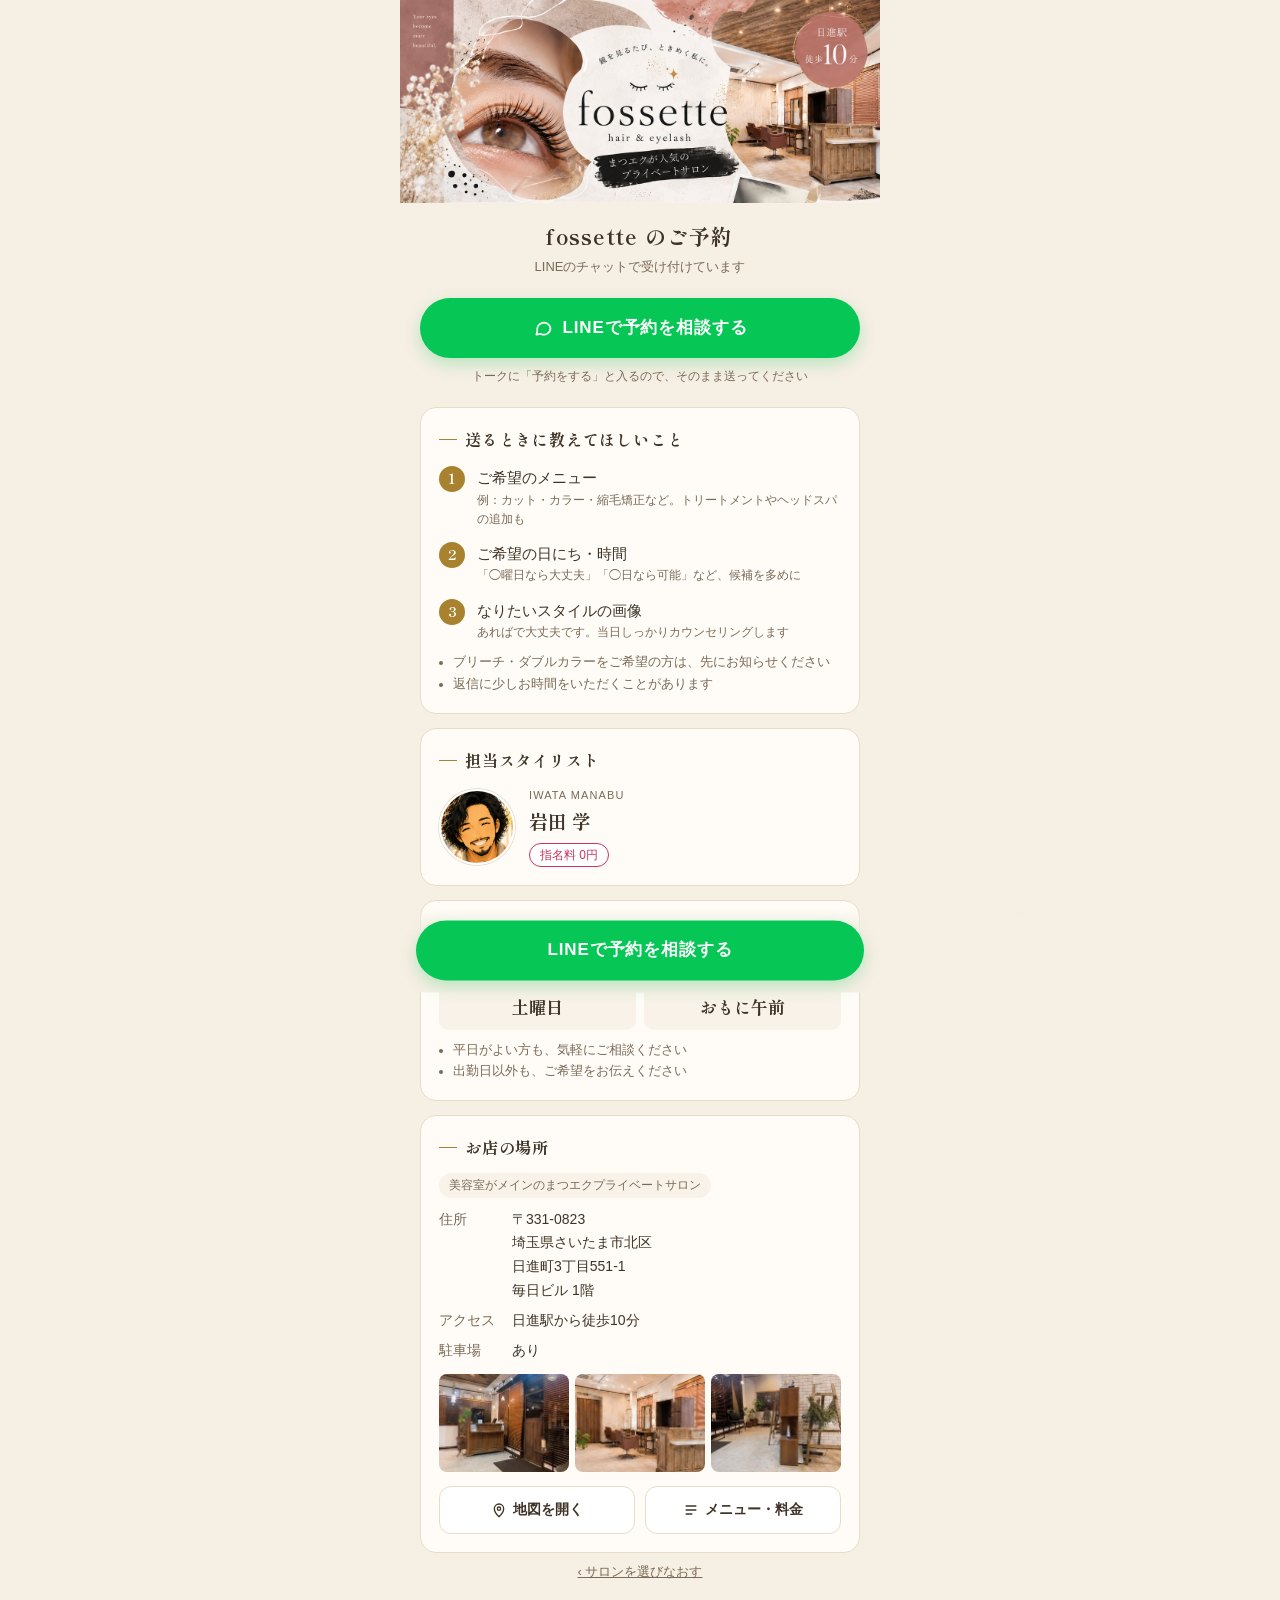
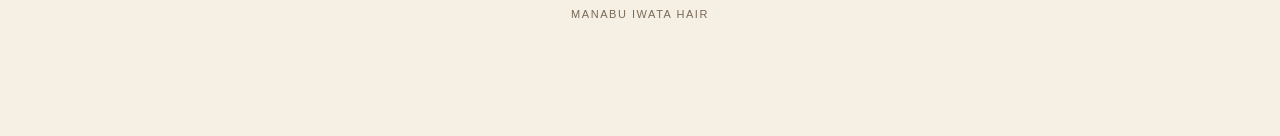
==== fossette.html @ 4f20ce29 "Add files via upload" ====
<!doctype html>
<html lang="ja">
<head>
<meta charset="utf-8">
<meta name="viewport" content="width=device-width, initial-scale=1, viewport-fit=cover">
<title>fossette のご予約｜MANABU IWATA HAIR</title>
<meta name="description" content="fossette hair &amp; eyelash（日進駅 徒歩10分・駐車場あり）のご予約はLINEのチャットから。">
<link rel="preconnect" href="https://fonts.googleapis.com">
<link rel="preconnect" href="https://fonts.gstatic.com" crossorigin>
<link href="https://fonts.googleapis.com/css2?family=Shippori+Mincho:wght@500;700&display=swap" rel="stylesheet">
<link rel="stylesheet" href="style.css">
</head>
<body>
<div class="wrap">

  <header class="hero">
    <img src="img/fossette-hero.jpg" alt="fossette hair &amp; eyelash　鏡を見るたび、ときめく私に。まつエクが人気のプライベートサロン" width="1254" height="530">
  </header>

  <section class="lead">
    <h1>fossette のご予約</h1>
    <p>LINEのチャットで受け付けています</p>
  </section>

  <section class="block">
    <!-- 「foseette予約をする」は今の自動返信のキーワードと同じつづり（変えると自動返信が出なくなる） -->
    <a class="cta line" data-main-cta href="https://line.me/R/oaMessage/@426pnlkr/?foseette%E4%BA%88%E7%B4%84%E3%82%92%E3%81%99%E3%82%8B">
      <svg width="20" height="20" viewBox="0 0 24 24" fill="none" stroke="currentColor" stroke-width="2" stroke-linecap="round" stroke-linejoin="round" aria-hidden="true"><path d="M21 12a8 8 0 0 1-11.6 7.1L4 20l1.1-4.4A8 8 0 1 1 21 12z"/></svg>
      LINEで予約を相談する
    </a>
    <p class="cta-note">トークに「予約をする」と入るので、そのまま送ってください</p>
  </section>

  <section class="block" style="padding-top:4px">
    <div class="card">
      <h2>送るときに教えてほしいこと</h2>
      <ol class="steps">
        <li><div>ご希望のメニュー<small>例：カット・カラー・縮毛矯正など。トリートメントやヘッドスパの追加も</small></div></li>
        <li><div>ご希望の日にち・時間<small>「◯曜日なら大丈夫」「◯日なら可能」など、候補を多めに</small></div></li>
        <li><div>なりたいスタイルの画像<small>あればで大丈夫です。当日しっかりカウンセリングします</small></div></li>
      </ol>
      <ul class="note">
        <li>ブリーチ・ダブルカラーをご希望の方は、先にお知らせください</li>
        <li>返信に少しお時間をいただくことがあります</li>
      </ul>
    </div>

    <div class="card">
      <h2>担当スタイリスト</h2>
      <div class="stylist">
        <img src="img/iwata.jpg" alt="岩田 学">
        <div>
          <div class="kana">IWATA MANABU</div>
          <div class="name">岩田 学</div>
          <span class="badge">指名料 0円</span>
        </div>
      </div>
    </div>

    <div class="card">
      <h2>fossette にいる日</h2>
      <div class="shift">
        <div><span>メイン</span><b>土曜日</b></div>
        <div><span>時間</span><b>おもに午前</b></div>
      </div>
      <ul class="note">
        <li>平日がよい方も、気軽にご相談ください</li>
        <li>出勤日以外も、ご希望をお伝えください</li>
      </ul>
    </div>

    <div class="card">
      <h2>お店の場所</h2>
      <div class="tags" style="margin-bottom:10px"><span class="tag">美容室がメインのまつエクプライベートサロン</span></div>
      <dl class="info">
        <dt>住所</dt><dd>〒331-0823<br>埼玉県さいたま市北区<br><span class="nowrap">日進町3丁目551-1</span><br>毎日ビル 1階</dd>
        <dt>アクセス</dt><dd>日進駅から徒歩10分</dd>
        <dt>駐車場</dt><dd>あり</dd>
      </dl>
      <div class="photos">
        <img src="img/fossette-in1.jpg" alt="fossette の受付">
        <img src="img/fossette-in2.jpg" alt="fossette の店内">
        <img src="img/fossette-in3.jpg" alt="fossette の店内">
      </div>
      <div class="sub-btns">
        <a class="sub-btn" href="https://www.google.com/maps/search/?api=1&amp;query=%E5%9F%BC%E7%8E%89%E7%9C%8C%E3%81%95%E3%81%84%E3%81%9F%E3%81%BE%E5%B8%82%E5%8C%97%E5%8C%BA%E6%97%A5%E9%80%B2%E7%94%BA3%E4%B8%81%E7%9B%AE551-1">
          <svg width="16" height="16" viewBox="0 0 24 24" fill="none" stroke="currentColor" stroke-width="2" aria-hidden="true"><path d="M12 22s7-6.5 7-12a7 7 0 1 0-14 0c0 5.5 7 12 7 12z"/><circle cx="12" cy="10" r="2.5"/></svg>
          地図を開く
        </a>
        <a class="sub-btn" href="menu.html">
          <svg width="16" height="16" viewBox="0 0 24 24" fill="none" stroke="currentColor" stroke-width="2" aria-hidden="true"><path d="M4 6h16M4 12h16M4 18h10"/></svg>
          メニュー・料金
        </a>
      </div>
    </div>

    <a class="back" href="index.html">‹ サロンを選びなおす</a>
    <p class="foot">MANABU IWATA HAIR</p>
  </section>
</div>

<div class="sticky">
  <a class="cta line" href="https://line.me/R/oaMessage/@426pnlkr/?foseette%E4%BA%88%E7%B4%84%E3%82%92%E3%81%99%E3%82%8B">LINEで予約を相談する</a>
</div>
<script src="sticky.js"></script>
</body>
</html>
---- style.css ----
/* MANABU IWATA HAIR — 予約まわりのページ共通 */
:root{
  --bg:#f6efe4; --card:#fffcf7; --line:#e8dcc8; --soft:#f8f2e8;
  --ink:#3f3327; --sub:#7a6a58; --gold:#a8822e;
  --leaf:#5f7a4f; --cta:#c8355e; --cta-dark:#a82a4e;
  --line-green:#06c755; --line-green-dark:#05a948;
  --serif:"Shippori Mincho","Hiragino Mincho ProN",serif;
  --sans:"Hiragino Sans","Hiragino Kaku Gothic ProN","Noto Sans JP",sans-serif;
}
*{box-sizing:border-box;margin:0;padding:0}
html{-webkit-text-size-adjust:100%}
body{background:var(--bg);color:var(--ink);font-family:var(--sans);font-size:15px;line-height:1.7;
     padding-bottom:calc(92px + env(safe-area-inset-bottom))}
a{color:inherit}
img{max-width:100%}
.wrap{max-width:480px;margin:0 auto}

/* 上の小さいバー */
.topbar{display:flex;align-items:center;justify-content:space-between;padding:12px 16px;font-size:12px;letter-spacing:.14em;color:var(--sub)}
.topbar b{font-family:var(--serif);font-weight:700;color:var(--ink)}
.topbar a{text-decoration:none;letter-spacing:0}

/* ヘッダー */
.hero img{display:block;width:100%;height:auto}
.lead{padding:18px 20px 4px;text-align:center}
.lead h1{font-family:var(--serif);font-size:21px;letter-spacing:.06em;line-height:1.5}
.lead p{color:var(--sub);font-size:13px;margin-top:4px}

/* 大きいボタン（全体が押せる） */
.cta{display:flex;align-items:center;justify-content:center;gap:10px;width:100%;min-height:60px;
     padding:14px 20px;border-radius:999px;background:var(--cta);color:#fff;text-decoration:none;
     font-weight:700;font-size:17px;letter-spacing:.05em;box-shadow:0 6px 16px rgba(200,53,94,.28);
     transition:transform .08s, background .15s}
.cta:active{transform:scale(.98);background:var(--cta-dark)}
.cta.line{background:var(--line-green);box-shadow:0 6px 16px rgba(6,199,85,.25)}
.cta.line:active{background:var(--line-green-dark)}
.cta svg{flex:none}
.cta-note{text-align:center;font-size:12px;color:var(--sub);margin-top:8px}
.block{padding:16px 20px}

/* カード */
.card{background:var(--card);border:1px solid var(--line);border-radius:16px;padding:18px}
.card + .card{margin-top:14px}
.card h2{font-family:var(--serif);font-size:16px;letter-spacing:.05em;display:flex;align-items:center;gap:8px;margin-bottom:12px}
.card h2::before{content:"";width:18px;height:1px;background:var(--gold)}

/* スタイリスト */
.stylist{display:flex;gap:14px;align-items:center}
.stylist img{width:76px;height:76px;border-radius:50%;object-fit:cover;border:2px solid #fff;box-shadow:0 0 0 1px var(--line)}
.stylist .name{font-family:var(--serif);font-size:19px;font-weight:700}
.stylist .kana{font-size:11px;color:var(--sub);letter-spacing:.1em}
.badge{display:inline-block;margin-top:6px;font-size:12px;color:var(--cta);border:1px solid var(--cta);border-radius:999px;padding:1px 10px;background:#fff}

/* 番号つきの流れ・リスト */
.steps{list-style:none;counter-reset:s;display:grid;gap:12px}
.steps li{counter-increment:s;display:flex;gap:12px;align-items:flex-start}
.steps li::before{content:counter(s);flex:none;width:26px;height:26px;border-radius:50%;background:var(--gold);color:#fff;
     font-family:var(--serif);font-weight:700;font-size:14px;display:grid;place-items:center;margin-top:1px}
.steps small{display:block;color:var(--sub);font-size:12px;line-height:1.6}

/* チェックのリスト */
.checks{list-style:none;display:grid;gap:8px}
.checks li{display:flex;gap:10px;align-items:flex-start;font-size:14px}
.checks li::before{content:"";flex:none;width:18px;height:18px;margin-top:3px;border-radius:50%;
     background:var(--leaf) url("data:image/svg+xml,%3Csvg xmlns='http://www.w3.org/2000/svg' viewBox='0 0 24 24' fill='none' stroke='white' stroke-width='3.5' stroke-linecap='round' stroke-linejoin='round'%3E%3Cpath d='M5 12l5 5 9-10'/%3E%3C/svg%3E") center/11px no-repeat}

/* 出勤 */
.shift{display:grid;grid-template-columns:1fr 1fr;gap:8px}
.shift div{background:var(--soft);border-radius:10px;padding:10px;text-align:center}
.shift b{display:block;font-family:var(--serif);font-size:17px;line-height:1.5}
.shift span{font-size:12px;color:var(--sub)}
.note{font-size:12.5px;color:var(--sub);margin-top:10px}
.note li{margin-left:1.1em}

/* お店 */
dl.info{display:grid;grid-template-columns:4.5em 1fr;gap:6px 10px;font-size:14px}
dl.info dt{color:var(--sub)}
.nowrap{white-space:nowrap}
.sub-btns{display:grid;grid-template-columns:1fr 1fr;gap:10px;margin-top:14px}
.sub-btn{display:flex;align-items:center;justify-content:center;gap:6px;min-height:48px;border-radius:12px;
     border:1px solid var(--line);background:#fff;text-decoration:none;font-size:14px;font-weight:600}
.sub-btn:active{background:#f3ece0}

/* 写真の横並び */
.photos{display:grid;grid-template-columns:repeat(3,1fr);gap:6px;margin-top:12px}
.photos img{display:block;width:100%;aspect-ratio:4/3;object-fit:cover;border-radius:8px}

/* タグ */
.tags{display:flex;flex-wrap:wrap;gap:6px}
.tag{font-size:12px;padding:2px 10px;border-radius:999px;background:var(--soft);color:var(--sub)}
.tag.hp{background:#fbe8ee;color:var(--cta)}
.tag.ln{background:#e3f7eb;color:#058a3b}

.back{display:block;text-align:center;font-size:13px;color:var(--sub);padding:8px 0 4px}
.foot{text-align:center;font-size:11px;letter-spacing:.14em;color:var(--sub);padding:18px 0 4px}

/* 下に固定のボタン（上のボタンが見えなくなったら出る） */
.sticky{position:fixed;left:0;right:0;bottom:0;padding:12px 16px calc(12px + env(safe-area-inset-bottom));
     background:linear-gradient(to top,var(--bg) 70%,rgba(246,239,228,0));z-index:10;
     transform:translateY(110%);transition:transform .25s ease}
.sticky.show{transform:none}
.sticky .cta{max-width:448px;margin:0 auto}
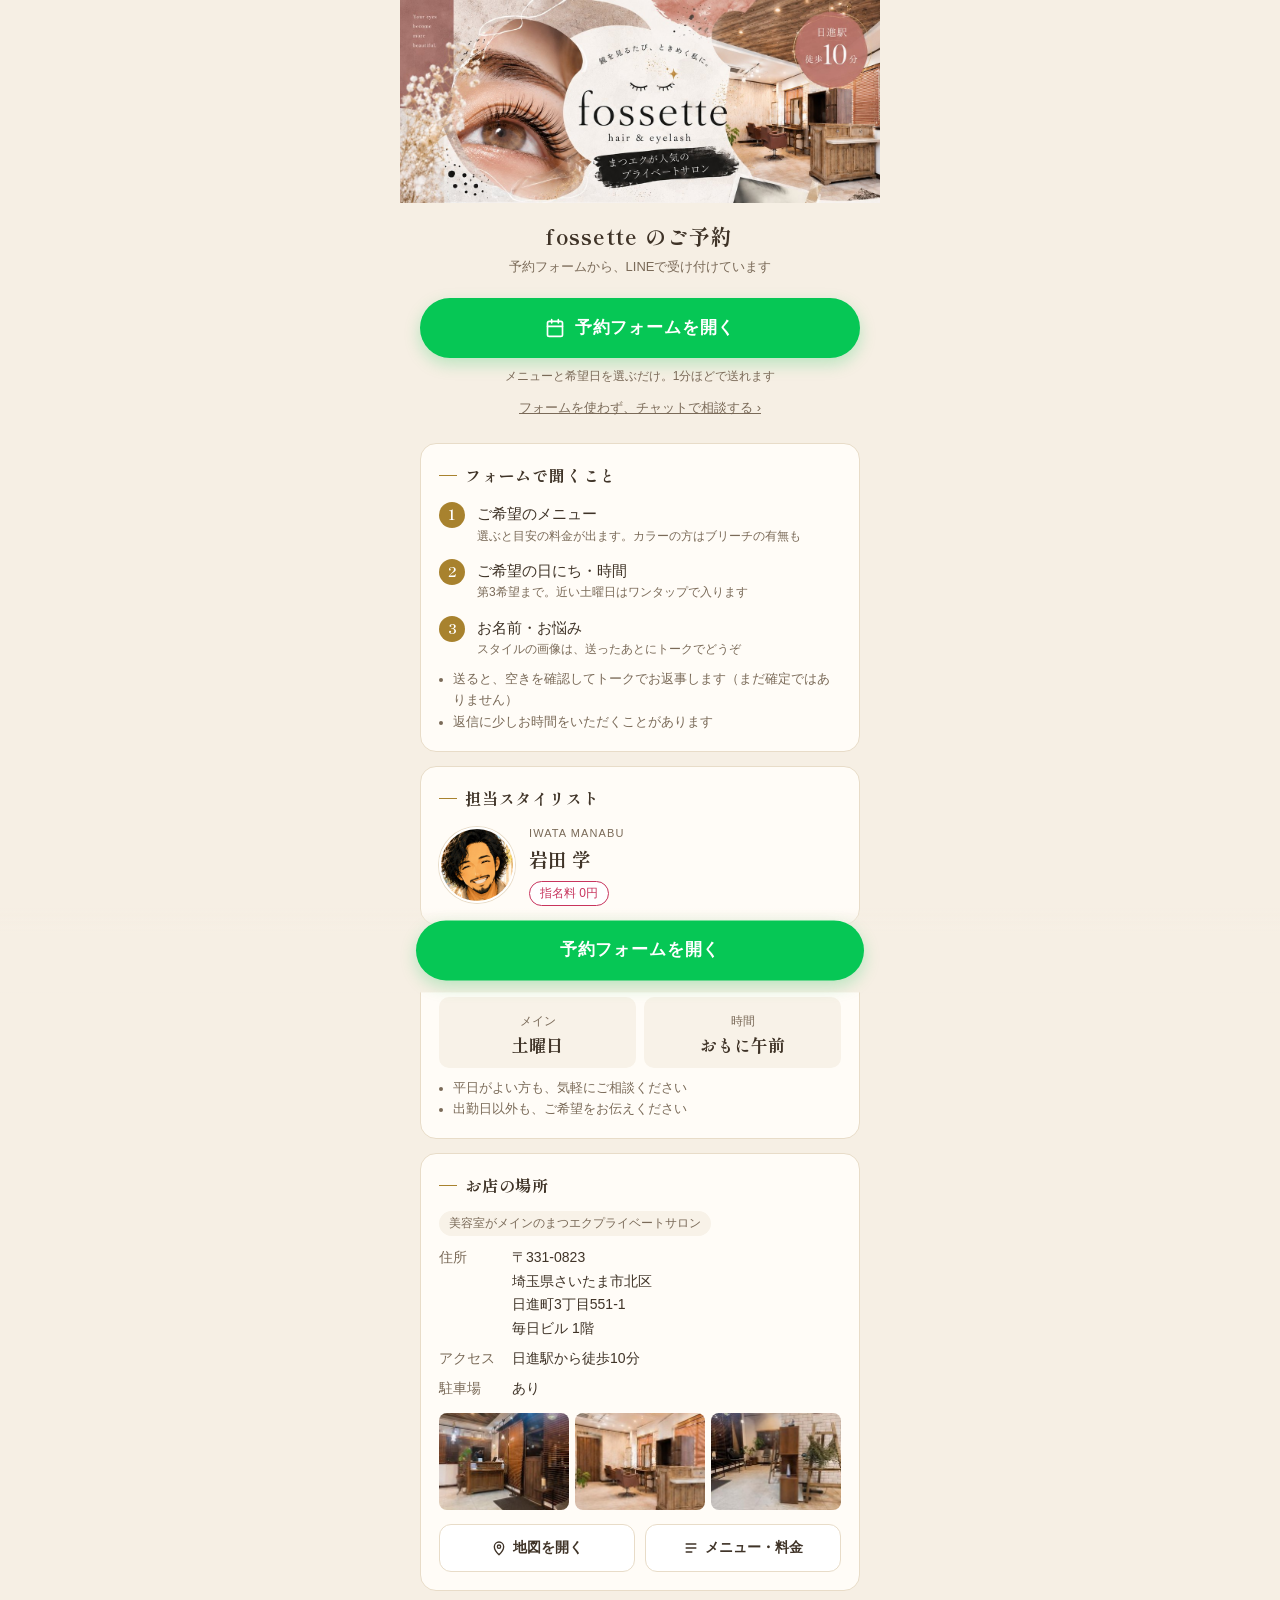
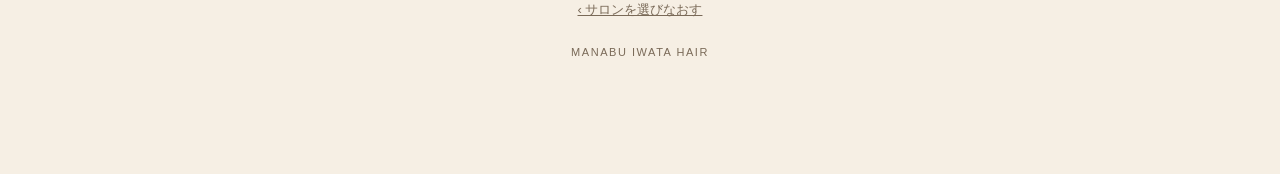
==== commit 3cbb30d5: "Add files via upload" ====
--- a/fossette.html
+++ b/fossette.html
@@ -19,28 +19,29 @@
 
   <section class="lead">
     <h1>fossette のご予約</h1>
-    <p>LINEのチャットで受け付けています</p>
+    <p>予約フォームから、LINEで受け付けています</p>
   </section>
 
   <section class="block">
+    <a class="cta line" data-main-cta href="https://liff.line.me/2012781068-vo18NACb">
+      <svg width="20" height="20" viewBox="0 0 24 24" fill="none" stroke="currentColor" stroke-width="2" stroke-linecap="round" stroke-linejoin="round" aria-hidden="true"><rect x="3" y="4" width="18" height="18" rx="2"/><path d="M16 2v4M8 2v4M3 10h18"/></svg>
+      予約フォームを開く
+    </a>
+    <p class="cta-note">メニューと希望日を選ぶだけ。1分ほどで送れます</p>
     <!-- 「foseette予約をする」は今の自動返信のキーワードと同じつづり（変えると自動返信が出なくなる） -->
-    <a class="cta line" data-main-cta href="https://line.me/R/oaMessage/@426pnlkr/?foseette%E4%BA%88%E7%B4%84%E3%82%92%E3%81%99%E3%82%8B">
-      <svg width="20" height="20" viewBox="0 0 24 24" fill="none" stroke="currentColor" stroke-width="2" stroke-linecap="round" stroke-linejoin="round" aria-hidden="true"><path d="M21 12a8 8 0 0 1-11.6 7.1L4 20l1.1-4.4A8 8 0 1 1 21 12z"/></svg>
-      LINEで予約を相談する
-    </a>
-    <p class="cta-note">トークに「予約をする」と入るので、そのまま送ってください</p>
+    <a class="back" style="padding-top:10px" href="https://line.me/R/oaMessage/@426pnlkr/?foseette%E4%BA%88%E7%B4%84%E3%82%92%E3%81%99%E3%82%8B">フォームを使わず、チャットで相談する ›</a>
   </section>
 
   <section class="block" style="padding-top:4px">
     <div class="card">
-      <h2>送るときに教えてほしいこと</h2>
+      <h2>フォームで聞くこと</h2>
       <ol class="steps">
-        <li><div>ご希望のメニュー<small>例：カット・カラー・縮毛矯正など。トリートメントやヘッドスパの追加も</small></div></li>
-        <li><div>ご希望の日にち・時間<small>「◯曜日なら大丈夫」「◯日なら可能」など、候補を多めに</small></div></li>
-        <li><div>なりたいスタイルの画像<small>あればで大丈夫です。当日しっかりカウンセリングします</small></div></li>
+        <li><div>ご希望のメニュー<small>選ぶと目安の料金が出ます。カラーの方はブリーチの有無も</small></div></li>
+        <li><div>ご希望の日にち・時間<small>第3希望まで。近い土曜日はワンタップで入ります</small></div></li>
+        <li><div>お名前・お悩み<small>スタイルの画像は、送ったあとにトークでどうぞ</small></div></li>
       </ol>
       <ul class="note">
-        <li>ブリーチ・ダブルカラーをご希望の方は、先にお知らせください</li>
+        <li>送ると、空きを確認してトークでお返事します（まだ確定ではありません）</li>
         <li>返信に少しお時間をいただくことがあります</li>
       </ul>
     </div>
@@ -100,7 +101,7 @@
 </div>
 
 <div class="sticky">
-  <a class="cta line" href="https://line.me/R/oaMessage/@426pnlkr/?foseette%E4%BA%88%E7%B4%84%E3%82%92%E3%81%99%E3%82%8B">LINEで予約を相談する</a>
+  <a class="cta line" href="https://liff.line.me/2012781068-vo18NACb">予約フォームを開く</a>
 </div>
 <script src="sticky.js"></script>
 </body>
